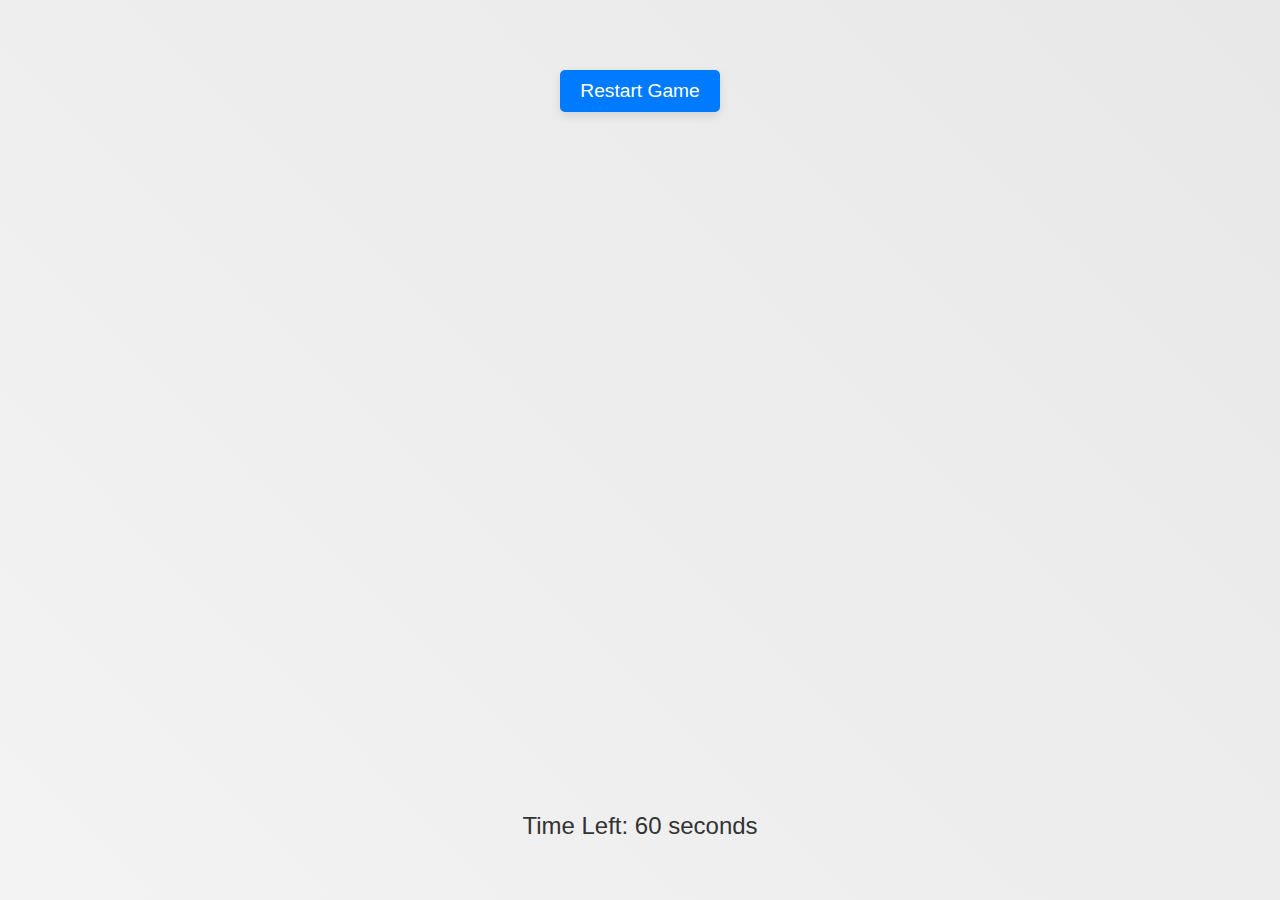
==== level1.html @ e4740914 "Update and rename index.html to level1.html" ====
<!DOCTYPE html>
<html lang="en">
<head>
  <meta charset="UTF-8">
  <meta name="viewport" content="width=device-width, initial-scale=1.0">
  <title>Memory Card Game</title>
  <link rel="stylesheet" href="styles.css">
</head>
<body>
  <div class="game-container">
    <button class="reset-button">Restart Game</button>
    <div class="game-board"></div>
    <div class="congratulations-message" style="display: none;">Congratulations! You won!</div>
    <div class="timer">Time Left: <span id="timer">60</span> seconds</div>
  </div>
  <script src="script.js"></script>
</body>
</html>
---- styles.css ----
* {
  margin: 0;
  padding: 0;
  box-sizing: border-box;
}

body {
  font-family: 'Arial', sans-serif;
  display: flex;
  justify-content: center;
  align-items: center;
  height: 100vh;
  background: linear-gradient(45deg, #f3f3f3, #e8e8e8);
  overflow: hidden;
}

.game-container {
  position: relative;
  text-align: center;
}

.game-board {
  display: grid;
  grid-template-columns: repeat(4, 100px);
  gap: 20px;
  opacity: 0;
  animation: zoomIn 1.5s forwards;
  animation-delay: 0.5s;
  margin: 20px auto;
}

@keyframes zoomIn {
  0% {
    transform: scale(0.8);
    opacity: 0;
  }
  100% {
    transform: scale(1);
    opacity: 1;
  }
}

.card {
  width: 100px;
  height: 150px;
  perspective: 1000px;
  cursor: pointer;
  border-radius: 15px;
}

.card-inner {
  width: 100%;
  height: 100%;
  transform-style: preserve-3d;
  transition: transform 0.4s ease-in-out; /* Adjust flipping speed */
}

.card.flip .card-inner {
  transform: rotateY(180deg);
}

.card-front,
.card-back {
  position: absolute;
  width: 100%;
  height: 100%;
  display: flex;
  justify-content: center;
  align-items: center;
  backface-visibility: hidden;
  border-radius: 15px;
}

.card-front {
  background-color: #007bff;
}

.card-back {
  background-color: #4CAF50;
  transform: rotateY(180deg);
}

.card img {
  width: 100%;
  height: 100%;
  object-fit: cover;
  border-radius: 15px;
}

.reset-button {
  position: relative;
  margin-top: 20px;
  padding: 10px 20px;
  background-color: #007bff;
  color: white;
  border: none;
  border-radius: 5px;
  cursor: pointer;
  font-size: 1.2em;
  box-shadow: 0 4px 10px rgba(0, 0, 0, 0.1);
  transition: background-color 0.3s ease;
}

.reset-button:hover {
  background-color: #0056b3;
}

.congratulations-message {
  display: none;
  position: absolute;
  top: 50%;
  left: 50%;
  transform: translate(-50%, -50%);
  font-size: 2.5em;
  color: #007bff;
  background-color: white;
  padding: 30px;
  border-radius: 10px;
  box-shadow: 0 0 15px rgba(0, 0, 0, 0.2);
  text-align: center;
}

.timer {
  font-size: 1.5em;
  margin-bottom: 10px;
  color: #333;
}
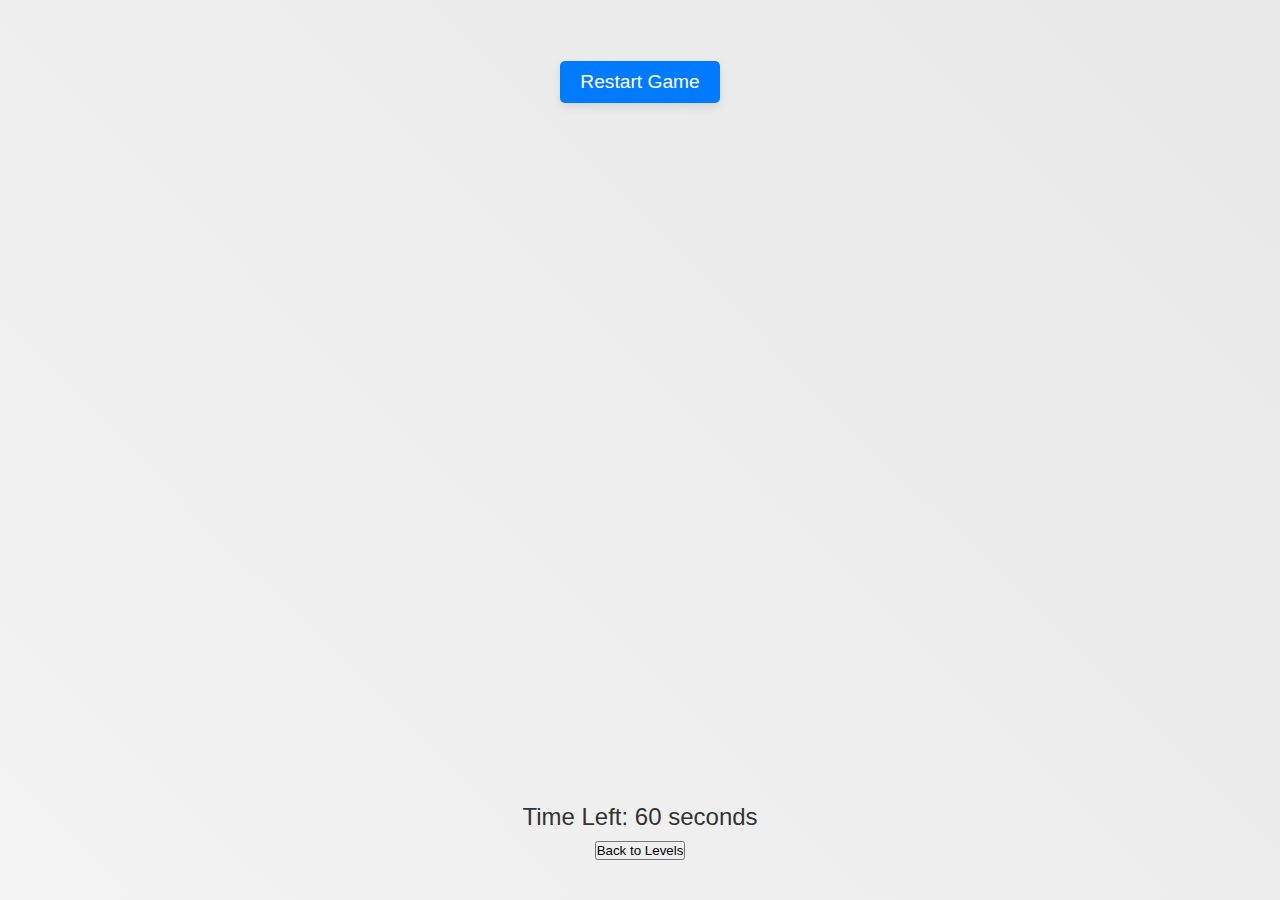
==== commit 68724f16: "Update level1.html" ====
--- a/level1.html
+++ b/level1.html
@@ -12,6 +12,10 @@
     <div class="game-board"></div>
     <div class="congratulations-message" style="display: none;">Congratulations! You won!</div>
     <div class="timer">Time Left: <span id="timer">60</span> seconds</div>
+    <!-- Back to Levels Button -->
+    <a href="levels.html">
+      <button class="back-to-levels-button">Back to Levels</button>
+    </a>
   </div>
   <script src="script.js"></script>
 </body>
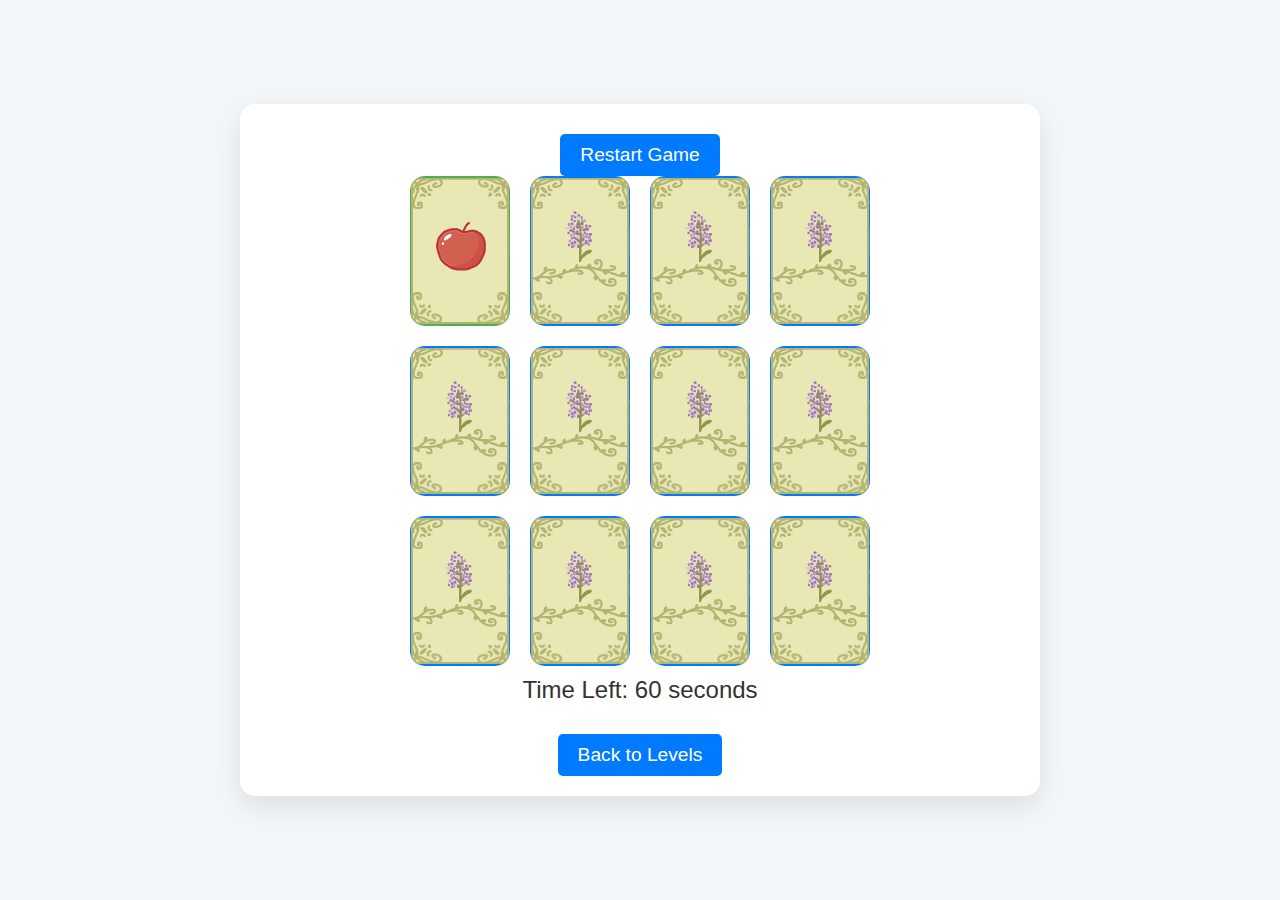
==== commit f7cb016b: "Create level1.html" ====
--- a/level1.html
+++ b/level1.html
@@ -1,22 +1,318 @@
-<!DOCTYPE html>
-<html lang="en">
-<head>
-  <meta charset="UTF-8">
-  <meta name="viewport" content="width=device-width, initial-scale=1.0">
-  <title>Memory Card Game</title>
-  <link rel="stylesheet" href="styles.css">
-</head>
-<body>
-  <div class="game-container">
-    <button class="reset-button">Restart Game</button>
-    <div class="game-board"></div>
-    <div class="congratulations-message" style="display: none;">Congratulations! You won!</div>
-    <div class="timer">Time Left: <span id="timer">60</span> seconds</div>
-    <!-- Back to Levels Button -->
-    <a href="levels.html">
-      <button class="back-to-levels-button">Back to Levels</button>
-    </a>
-  </div>
-  <script src="script.js"></script>
-</body>
-</html>
+<!DOCTYPE html>
+<html lang="en">
+<head>
+  <meta charset="UTF-8">
+  <meta name="viewport" content="width=device-width, initial-scale=1.0">
+  <title>Memory Card Game</title>
+  <style>
+    /* Global reset */
+    * {
+      margin: 0;
+      padding: 0;
+      box-sizing: border-box;
+    }
+
+    body {
+      font-family: 'Arial', sans-serif;
+      display: flex;
+      justify-content: center;
+      align-items: center;
+      height: 100vh;
+      background-color: #f4f7fa; /* Soft background color */
+      color: #333; /* Dark text color for contrast */
+      padding: 20px;
+      text-align: center;
+    }
+
+    .game-container {
+      position: relative;
+      background-color: #ffffff;
+      padding: 20px;
+      border-radius: 15px; /* Rounded corners */
+      box-shadow: 0 10px 30px rgba(0, 0, 0, 0.1); /* Soft shadow */
+      max-width: 800px;
+      width: 100%;
+    }
+
+    .game-board {
+      display: grid;
+      grid-template-columns: repeat(4, 100px); /* 4 cards per row */
+      grid-template-rows: repeat(3, 150px); /* 3 rows */
+      gap: 20px;
+      justify-content: center;
+      align-items: center;
+      margin: 0 auto;
+    }
+
+    .card {
+      width: 100px;
+      height: 150px;
+      perspective: 1000px;
+      cursor: pointer;
+      border: none; /* No border around the card */
+      box-shadow: none; /* Remove any shadow */
+      padding: 0; /* Ensure no padding */
+      background-color: transparent; /* Remove the white background box */
+    }
+
+    .card-inner {
+      width: 100%;
+      height: 100%;
+      transform-style: preserve-3d;
+      transition: transform 0.4s ease-in-out;
+    }
+
+    .card.flip .card-inner {
+      transform: rotateY(180deg);
+    }
+
+    .card-front,
+    .card-back {
+      position: absolute;
+      width: 100%;
+      height: 100%;
+      display: flex;
+      justify-content: center;
+      align-items: center;
+      backface-visibility: hidden;
+      border-radius: 15px;
+    }
+
+    .card-front {
+      background-color: #007bff;
+    }
+
+    .card-back {
+      background-color: #4CAF50;
+      transform: rotateY(180deg);
+    }
+
+    .card img {
+      width: 100%;
+      height: 100%;
+      object-fit: cover;
+      border-radius: 15px;
+    }
+
+    .reset-button, .back-to-levels-button {
+      margin-top: 10px; /* Adjusted to move the button higher */
+      padding: 10px 20px;
+      background-color: #007bff;
+      color: white;
+      border: none;
+      border-radius: 5px;
+      cursor: pointer;
+      font-size: 1.2em;
+    }
+
+    .reset-button:hover, .back-to-levels-button:hover {
+      background-color: #0056b3;
+    }
+
+    .timer {
+      font-size: 1.5em;
+      margin-top: 10px;
+      color: #333;
+    }
+
+    .back-to-levels-button {
+      margin-top: 30px;
+    }
+
+    .congratulations-message {
+      display: none;
+      font-size: 2em;
+      color: #007bff;
+      background-color: white;
+      padding: 20px;
+      border-radius: 10px;
+      box-shadow: 0 0 15px rgba(0, 0, 0, 0.2);
+      text-align: center;
+      position: absolute;
+      top: 50%;
+      left: 50%;
+      transform: translate(-50%, -50%);
+    }
+
+  </style>
+</head>
+<body>
+  <div class="game-container">
+    <button class="reset-button">Restart Game</button>
+    <div class="game-board"></div>
+    <div class="congratulations-message" style="display: none;">Congratulations! You won!</div>
+    <div class="timer">Time Left: <span id="timer">60</span> seconds</div>
+    <!-- Back to Levels Button -->
+    <a href="levels.html">
+      <button class="back-to-levels-button">Back to Levels</button>
+    </a>
+  </div>
+
+  <script>
+    const board = document.querySelector('.game-board');
+    const resetButton = document.querySelector('.reset-button');
+    const congratulationsMessage = document.querySelector('.congratulations-message');
+    const timerDisplay = document.getElementById('timer');
+
+    const cards = [
+      'peach', 'cherry', 'pear', 'apple', 'grape', 'banana',
+      'peach', 'cherry', 'pear', 'apple', 'grape', 'banana',
+    ];
+
+    let flippedCards = [];
+    let matchedCards = 0;
+    let isFlipping = false;
+    let timerInterval = null;
+    let gameStarted = false;
+    let isGameLocked = true;
+
+    function shuffle(array) {
+      for (let i = array.length - 1; i > 0; i--) {
+        const j = Math.floor(Math.random() * (i + 1));
+        [array[i], array[j]] = [array[j], array[i]];
+      }
+    }
+
+    function createBoard() {
+      board.innerHTML = '';
+      shuffle(cards);
+
+      cards.forEach((cardValue) => {
+        const cardElement = document.createElement('div');
+        cardElement.classList.add('card');
+
+        const cardInner = document.createElement('div');
+        cardInner.classList.add('card-inner');
+
+        const cardFront = document.createElement('div');
+        cardFront.classList.add('card-front');
+        const frontImage = document.createElement('img');
+        frontImage.src = 'pictures/back.png';
+        cardFront.appendChild(frontImage);
+
+        const cardBack = document.createElement('div');
+        cardBack.classList.add('card-back');
+        const backImage = document.createElement('img');
+        backImage.src = `pictures/${cardValue}.png`;
+        cardBack.appendChild(backImage);
+
+        cardInner.appendChild(cardFront);
+        cardInner.appendChild(cardBack);
+
+        cardElement.appendChild(cardInner);
+        cardElement.dataset.value = cardValue;
+        board.appendChild(cardElement);
+
+        cardElement.addEventListener('click', handleCardClick);
+      });
+
+      setTimeout(() => {
+        initialCardFlipSequence(); // Start the flip sequence after a brief delay
+      }, 500); // Adjust this delay as needed
+    }
+
+    function handleCardClick(event) {
+      if (isGameLocked) return;
+
+      const card = event.currentTarget;
+
+      if (!gameStarted) {
+        gameStarted = true;
+        startTimer();
+      }
+
+      if (
+        isFlipping ||
+        card.classList.contains('matched') ||
+        card.classList.contains('flip')
+      ) {
+        return;
+      }
+
+      card.classList.add('flip');
+      flippedCards.push(card);
+
+      if (flippedCards.length === 2) {
+        isFlipping = true;
+        checkForMatch();
+      }
+    }
+
+    function checkForMatch() {
+      const [card1, card2] = flippedCards;
+      const isMatch = card1.dataset.value === card2.dataset.value;
+
+      setTimeout(() => {
+        if (isMatch) {
+          card1.classList.add('matched');
+          card2.classList.add('matched');
+          matchedCards += 2;
+
+          if (matchedCards === cards.length) {
+            clearInterval(timerInterval);
+            showCongratulations();
+          }
+        } else {
+          card1.classList.remove('flip');
+          card2.classList.remove('flip');
+        }
+
+        flippedCards = [];
+        isFlipping = false;
+      }, 1000);
+    }
+
+    function initialCardFlipSequence() {
+      const cardElements = Array.from(document.querySelectorAll('.card'));
+
+      cardElements.forEach((card, index) => {
+        setTimeout(() => {
+          card.classList.add('flip');
+          if (index === cardElements.length - 1) {
+            setTimeout(() => {
+              cardElements.forEach((card) => card.classList.remove('flip'));
+              isGameLocked = false; // Unlock the game after all cards have flipped back
+            }, 2000); // Delay before flipping the cards back
+          }
+        }, index * 400); // Staggered flip
+      });
+    }
+
+    function startTimer() {
+      let timeLeft = 60;
+      timerDisplay.textContent = timeLeft;
+
+      timerInterval = setInterval(() => {
+        timeLeft -= 1;
+        timerDisplay.textContent = timeLeft;
+
+        if (timeLeft <= 0) {
+          clearInterval(timerInterval);
+          showGameOver();
+        }
+      }, 1000);
+    }
+
+    function showCongratulations() {
+      congratulationsMessage.style.display = 'block';
+    }
+
+    function showGameOver() {
+      board.innerHTML = '<div class="congratulations-message">You lost! Try again.</div>';
+    }
+
+    resetButton.addEventListener('click', () => {
+      clearInterval(timerInterval);
+      flippedCards = [];
+      matchedCards = 0;
+      isFlipping = false;
+      gameStarted = false;
+      isGameLocked = true;
+      congratulationsMessage.style.display = 'none';
+      createBoard();
+    });
+
+    createBoard(); // Initialize the game board
+  </script>
+</body>
+</html>
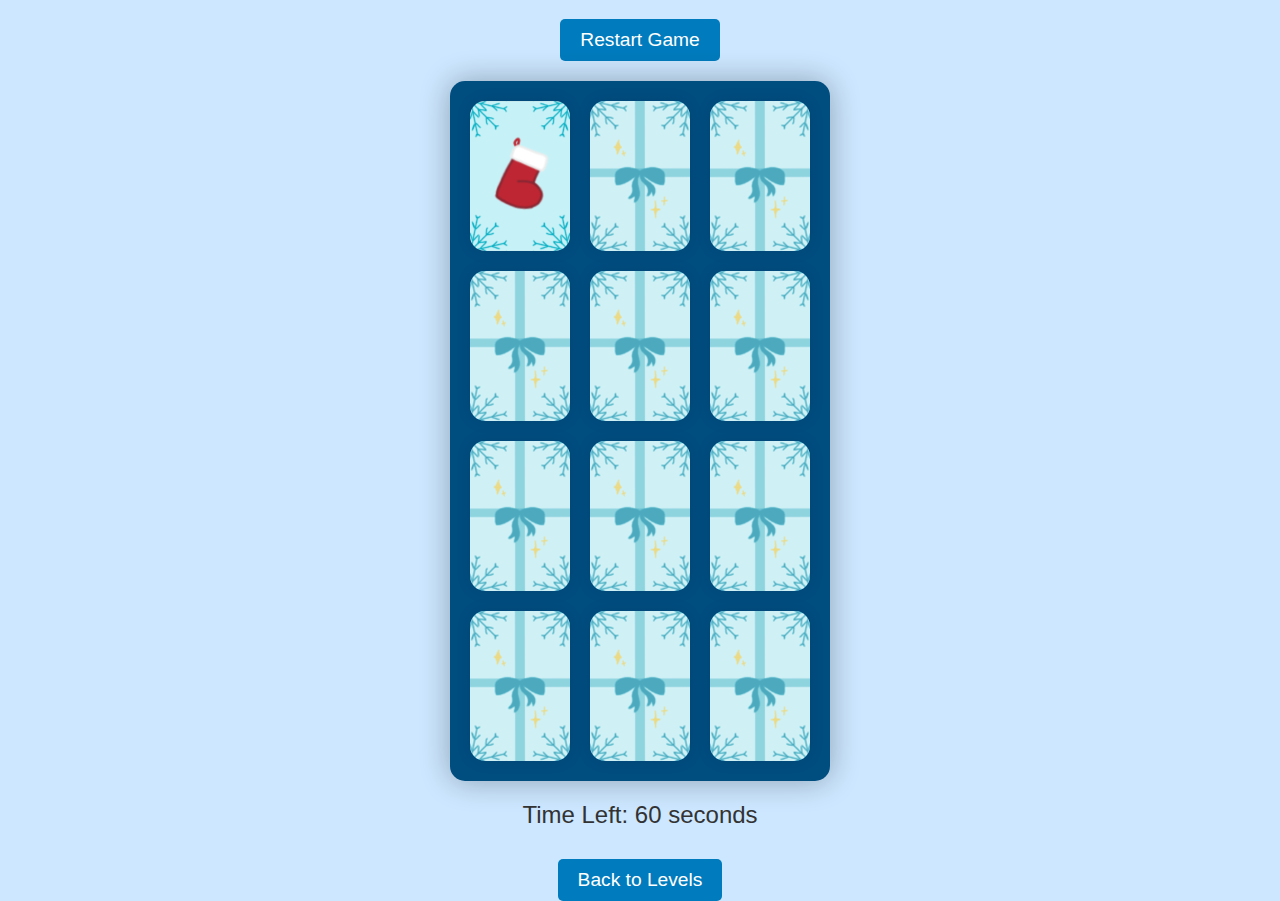
==== commit e218f500: "Add files via upload" ====
--- a/level1.html
+++ b/level1.html
@@ -1,318 +1,397 @@
-<!DOCTYPE html>
-<html lang="en">
-<head>
-  <meta charset="UTF-8">
-  <meta name="viewport" content="width=device-width, initial-scale=1.0">
-  <title>Memory Card Game</title>
-  <style>
-    /* Global reset */
-    * {
-      margin: 0;
-      padding: 0;
-      box-sizing: border-box;
-    }
-
-    body {
-      font-family: 'Arial', sans-serif;
-      display: flex;
-      justify-content: center;
-      align-items: center;
-      height: 100vh;
-      background-color: #f4f7fa; /* Soft background color */
-      color: #333; /* Dark text color for contrast */
-      padding: 20px;
-      text-align: center;
-    }
-
-    .game-container {
-      position: relative;
-      background-color: #ffffff;
-      padding: 20px;
-      border-radius: 15px; /* Rounded corners */
-      box-shadow: 0 10px 30px rgba(0, 0, 0, 0.1); /* Soft shadow */
-      max-width: 800px;
-      width: 100%;
-    }
-
-    .game-board {
-      display: grid;
-      grid-template-columns: repeat(4, 100px); /* 4 cards per row */
-      grid-template-rows: repeat(3, 150px); /* 3 rows */
-      gap: 20px;
-      justify-content: center;
-      align-items: center;
-      margin: 0 auto;
-    }
-
-    .card {
-      width: 100px;
-      height: 150px;
-      perspective: 1000px;
-      cursor: pointer;
-      border: none; /* No border around the card */
-      box-shadow: none; /* Remove any shadow */
-      padding: 0; /* Ensure no padding */
-      background-color: transparent; /* Remove the white background box */
-    }
-
-    .card-inner {
-      width: 100%;
-      height: 100%;
-      transform-style: preserve-3d;
-      transition: transform 0.4s ease-in-out;
-    }
-
-    .card.flip .card-inner {
-      transform: rotateY(180deg);
-    }
-
-    .card-front,
-    .card-back {
-      position: absolute;
-      width: 100%;
-      height: 100%;
-      display: flex;
-      justify-content: center;
-      align-items: center;
-      backface-visibility: hidden;
-      border-radius: 15px;
-    }
-
-    .card-front {
-      background-color: #007bff;
-    }
-
-    .card-back {
-      background-color: #4CAF50;
-      transform: rotateY(180deg);
-    }
-
-    .card img {
-      width: 100%;
-      height: 100%;
-      object-fit: cover;
-      border-radius: 15px;
-    }
-
-    .reset-button, .back-to-levels-button {
-      margin-top: 10px; /* Adjusted to move the button higher */
-      padding: 10px 20px;
-      background-color: #007bff;
-      color: white;
-      border: none;
-      border-radius: 5px;
-      cursor: pointer;
-      font-size: 1.2em;
-    }
-
-    .reset-button:hover, .back-to-levels-button:hover {
-      background-color: #0056b3;
-    }
-
-    .timer {
-      font-size: 1.5em;
-      margin-top: 10px;
-      color: #333;
-    }
-
-    .back-to-levels-button {
-      margin-top: 30px;
-    }
-
-    .congratulations-message {
-      display: none;
-      font-size: 2em;
-      color: #007bff;
-      background-color: white;
-      padding: 20px;
-      border-radius: 10px;
-      box-shadow: 0 0 15px rgba(0, 0, 0, 0.2);
-      text-align: center;
-      position: absolute;
-      top: 50%;
-      left: 50%;
-      transform: translate(-50%, -50%);
-    }
-
-  </style>
-</head>
-<body>
-  <div class="game-container">
-    <button class="reset-button">Restart Game</button>
-    <div class="game-board"></div>
-    <div class="congratulations-message" style="display: none;">Congratulations! You won!</div>
-    <div class="timer">Time Left: <span id="timer">60</span> seconds</div>
-    <!-- Back to Levels Button -->
-    <a href="levels.html">
-      <button class="back-to-levels-button">Back to Levels</button>
-    </a>
-  </div>
-
-  <script>
-    const board = document.querySelector('.game-board');
-    const resetButton = document.querySelector('.reset-button');
-    const congratulationsMessage = document.querySelector('.congratulations-message');
-    const timerDisplay = document.getElementById('timer');
-
-    const cards = [
-      'peach', 'cherry', 'pear', 'apple', 'grape', 'banana',
-      'peach', 'cherry', 'pear', 'apple', 'grape', 'banana',
-    ];
-
-    let flippedCards = [];
-    let matchedCards = 0;
-    let isFlipping = false;
-    let timerInterval = null;
-    let gameStarted = false;
-    let isGameLocked = true;
-
-    function shuffle(array) {
-      for (let i = array.length - 1; i > 0; i--) {
-        const j = Math.floor(Math.random() * (i + 1));
-        [array[i], array[j]] = [array[j], array[i]];
-      }
-    }
-
-    function createBoard() {
-      board.innerHTML = '';
-      shuffle(cards);
-
-      cards.forEach((cardValue) => {
-        const cardElement = document.createElement('div');
-        cardElement.classList.add('card');
-
-        const cardInner = document.createElement('div');
-        cardInner.classList.add('card-inner');
-
-        const cardFront = document.createElement('div');
-        cardFront.classList.add('card-front');
-        const frontImage = document.createElement('img');
-        frontImage.src = 'pictures/back.png';
-        cardFront.appendChild(frontImage);
-
-        const cardBack = document.createElement('div');
-        cardBack.classList.add('card-back');
-        const backImage = document.createElement('img');
-        backImage.src = `pictures/${cardValue}.png`;
-        cardBack.appendChild(backImage);
-
-        cardInner.appendChild(cardFront);
-        cardInner.appendChild(cardBack);
-
-        cardElement.appendChild(cardInner);
-        cardElement.dataset.value = cardValue;
-        board.appendChild(cardElement);
-
-        cardElement.addEventListener('click', handleCardClick);
-      });
-
-      setTimeout(() => {
-        initialCardFlipSequence(); // Start the flip sequence after a brief delay
-      }, 500); // Adjust this delay as needed
-    }
-
-    function handleCardClick(event) {
-      if (isGameLocked) return;
-
-      const card = event.currentTarget;
-
-      if (!gameStarted) {
-        gameStarted = true;
-        startTimer();
-      }
-
-      if (
-        isFlipping ||
-        card.classList.contains('matched') ||
-        card.classList.contains('flip')
-      ) {
-        return;
-      }
-
-      card.classList.add('flip');
-      flippedCards.push(card);
-
-      if (flippedCards.length === 2) {
-        isFlipping = true;
-        checkForMatch();
-      }
-    }
-
-    function checkForMatch() {
-      const [card1, card2] = flippedCards;
-      const isMatch = card1.dataset.value === card2.dataset.value;
-
-      setTimeout(() => {
-        if (isMatch) {
-          card1.classList.add('matched');
-          card2.classList.add('matched');
-          matchedCards += 2;
-
-          if (matchedCards === cards.length) {
-            clearInterval(timerInterval);
-            showCongratulations();
-          }
-        } else {
-          card1.classList.remove('flip');
-          card2.classList.remove('flip');
-        }
-
-        flippedCards = [];
-        isFlipping = false;
-      }, 1000);
-    }
-
-    function initialCardFlipSequence() {
-      const cardElements = Array.from(document.querySelectorAll('.card'));
-
-      cardElements.forEach((card, index) => {
-        setTimeout(() => {
-          card.classList.add('flip');
-          if (index === cardElements.length - 1) {
-            setTimeout(() => {
-              cardElements.forEach((card) => card.classList.remove('flip'));
-              isGameLocked = false; // Unlock the game after all cards have flipped back
-            }, 2000); // Delay before flipping the cards back
-          }
-        }, index * 400); // Staggered flip
-      });
-    }
-
-    function startTimer() {
-      let timeLeft = 60;
-      timerDisplay.textContent = timeLeft;
-
-      timerInterval = setInterval(() => {
-        timeLeft -= 1;
-        timerDisplay.textContent = timeLeft;
-
-        if (timeLeft <= 0) {
-          clearInterval(timerInterval);
-          showGameOver();
-        }
-      }, 1000);
-    }
-
-    function showCongratulations() {
-      congratulationsMessage.style.display = 'block';
-    }
-
-    function showGameOver() {
-      board.innerHTML = '<div class="congratulations-message">You lost! Try again.</div>';
-    }
-
-    resetButton.addEventListener('click', () => {
-      clearInterval(timerInterval);
-      flippedCards = [];
-      matchedCards = 0;
-      isFlipping = false;
-      gameStarted = false;
-      isGameLocked = true;
-      congratulationsMessage.style.display = 'none';
-      createBoard();
-    });
-
-    createBoard(); // Initialize the game board
-  </script>
-</body>
-</html>
+<!DOCTYPE html>
+<html lang="en">
+<head>
+  <meta charset="UTF-8">
+  <meta name="viewport" content="width=device-width, initial-scale=1.0">
+  <title>Level 2 - Memory Card Game</title>
+  <style>
+    /* Global reset */
+    * {
+      margin: 0;
+      padding: 0;
+      box-sizing: border-box;
+    }
+
+    body {
+      font-family: 'Arial', sans-serif;
+      display: flex;
+      justify-content: center;
+      align-items: center;
+      height: 100vh;
+      background-color: #cce7ff; /* Brighter wintry blue */
+      color: #004d80; /* Deep blue for text */
+      padding: 20px;
+      overflow: hidden;
+      position: relative;
+    }
+
+    /* Snowflake effect */
+    .snowflake {
+      position: absolute;
+      top: -10px;
+      width: 10px;
+      height: 10px;
+      background-color: white;
+      opacity: 0.8;
+      border-radius: 50%;
+      animation: snow 5s linear infinite;
+    }
+
+    @keyframes snow {
+      0% {
+        transform: translateX(0) translateY(-10px);
+      }
+      100% {
+        transform: translateX(50px) translateY(100vh);
+      }
+    }
+
+    /* Snow generation */
+    .snow-layer {
+      position: absolute;
+      top: 0;
+      left: 0;
+      right: 0;
+      bottom: 0;
+      pointer-events: none;
+      z-index: 1;
+    }
+
+    /* Game container */
+    .game-container {
+      position: relative;
+      z-index: 2;
+      text-align: center;
+    }
+
+    .game-board {
+      display: grid;
+      grid-template-columns: repeat(4, 100px); /* 4 cards per row */
+      grid-template-rows: repeat(5, 150px); /* 5 rows */
+      gap: 20px;
+      margin: 20px auto;
+      padding: 20px;
+      background-color: #004d80; /* Darker blue */
+      border-radius: 15px;
+      box-shadow: 0 0 30px rgba(0, 0, 0, 0.3);
+      position: relative;
+    }
+
+    .card {
+      width: 100px;
+      height: 150px;
+      perspective: 1000px;
+      cursor: pointer;
+      border-radius: 15px;
+      box-shadow: 0 0 15px rgba(0, 0, 0, 0.1);
+      transition: all 0.3s ease;
+      position: relative;
+    }
+
+    /* Pulsing animation */
+    .card:hover {
+      box-shadow: 0 0 25px rgba(255, 255, 255, 0.7);
+      animation: pulse 1.5s infinite;
+    }
+
+    @keyframes pulse {
+      0% {
+        transform: scale(1);
+        box-shadow: 0 0 15px rgba(255, 255, 255, 0.4);
+      }
+      50% {
+        transform: scale(1.05);
+        box-shadow: 0 0 35px rgba(255, 255, 255, 0.6);
+      }
+      100% {
+        transform: scale(1);
+        box-shadow: 0 0 15px rgba(255, 255, 255, 0.4);
+      }
+    }
+
+    .card-inner {
+      width: 100%;
+      height: 100%;
+      transform-style: preserve-3d;
+      transition: transform 0.4s ease-in-out;
+    }
+
+    .card.flip .card-inner {
+      transform: rotateY(180deg);
+    }
+
+    .card-front,
+    .card-back {
+      position: absolute;
+      width: 100%;
+      height: 100%;
+      display: flex;
+      justify-content: center;
+      align-items: center;
+      backface-visibility: hidden;
+      border-radius: 15px;
+    }
+
+    .card-front {
+      background-color: #007bbd; /* Rich blue */
+    }
+
+    .card-back {
+      background-color: #004d80; /* Deep blue */
+      transform: rotateY(180deg);
+    }
+
+    .card img {
+      width: 100%;
+      height: 100%;
+      object-fit: cover;
+      border-radius: 15px;
+    }
+
+    .reset-button, .back-to-levels-button {
+      position: relative;
+      margin-top: 20px;
+      padding: 10px 20px;
+      background-color: #007bbd; /* Rich blue */
+      color: white;
+      border: none;
+      border-radius: 5px;
+      cursor: pointer;
+      font-size: 1.2em;
+    }
+
+    .reset-button:hover, .back-to-levels-button:hover {
+      background-color: #005c8a; /* Darker blue */
+    }
+
+    .congratulations-message {
+      display: none;
+      position: absolute;
+      top: 50%;
+      left: 50%;
+      transform: translate(-50%, -50%);
+      font-size: 2.5em;
+      color: #007bbd;
+      background-color: white;
+      padding: 30px;
+      border-radius: 10px;
+      box-shadow: 0 0 15px rgba(0, 0, 0, 0.2);
+      text-align: center;
+    }
+
+    .timer {
+      font-size: 1.5em;
+      margin-bottom: 10px;
+      color: #333;
+    }
+
+  </style>
+</head>
+<body>
+  <!-- Snow layer -->
+  <div class="snow-layer"></div>
+
+  <div class="game-container">
+    <button class="reset-button">Restart Game</button>
+    <div class="game-board"></div>
+    <div class="congratulations-message" style="display: none;">Congratulations! You won!</div>
+    <div class="timer">Time Left: <span id="timer">60</span> seconds</div>
+    <!-- Back to Levels Button -->
+    <a href="levels.html">
+      <button class="back-to-levels-button">Back to Levels</button>
+    </a>
+  </div>
+
+  <script>
+    // Snowflake generation
+    function createSnowflakes() {
+      const snowLayer = document.querySelector('.snow-layer');
+      for (let i = 0; i < 50; i++) {
+        const snowflake = document.createElement('div');
+        snowflake.classList.add('snowflake');
+        snowflake.style.left = `${Math.random() * 100}vw`;
+        snowflake.style.animationDuration = `${Math.random() * 5 + 5}s`; // Snowflakes fall at different speeds
+        snowflake.style.animationDelay = `${Math.random() * 5}s`; // Snowflakes start falling at different times
+        snowLayer.appendChild(snowflake);
+      }
+    }
+  
+    // Call the snowflakes generation
+    createSnowflakes();
+  
+    const board = document.querySelector('.game-board');
+    const resetButton = document.querySelector('.reset-button');
+    const congratulationsMessage = document.querySelector('.congratulations-message');
+    const timerDisplay = document.getElementById('timer');
+  
+    const cards = [
+      'peach', 'cherry', 'pear', 'apple', 'grape', 'banana', 'orange', 'strawberry',
+      'peach', 'cherry', 'pear', 'apple', 'grape', 'banana', 'orange', 'strawberry'
+    ];
+  
+    // Ensure there are only 12 cards for a 3x4 grid
+    const level3Cards = cards.slice(0, 12);
+  
+    let flippedCards = [];
+    let matchedCards = 0;
+    let isFlipping = false;
+    let timerInterval = null;
+    let gameStarted = false;
+    let isGameLocked = true;
+  
+    function shuffle(array) {
+      for (let i = array.length - 1; i > 0; i--) {
+        const j = Math.floor(Math.random() * (i + 1));
+        [array[i], array[j]] = [array[j], array[i]];
+      }
+    }
+  
+    function createBoard(cardsToUse, columns, rows) {
+      board.innerHTML = '';
+      board.style.gridTemplateColumns = `repeat(${columns}, 100px)`;  // 3 cards per row
+      board.style.gridTemplateRows = `repeat(${rows}, 150px)`;  // 4 rows
+      shuffle(cardsToUse);
+  
+      cardsToUse.forEach((cardValue) => {
+        const cardElement = document.createElement('div');
+        cardElement.classList.add('card');
+  
+        const cardInner = document.createElement('div');
+        cardInner.classList.add('card-inner');
+  
+        const cardFront = document.createElement('div');
+        cardFront.classList.add('card-front');
+        const frontImage = document.createElement('img');
+        frontImage.src = 'pictures/back.png';
+        cardFront.appendChild(frontImage);
+  
+        const cardBack = document.createElement('div');
+        cardBack.classList.add('card-back');
+        const backImage = document.createElement('img');
+        backImage.src = `pictures/${cardValue}.png`;
+        cardBack.appendChild(backImage);
+  
+        cardInner.appendChild(cardFront);
+        cardInner.appendChild(cardBack);
+  
+        cardElement.appendChild(cardInner);
+        cardElement.dataset.value = cardValue;
+        board.appendChild(cardElement);
+  
+        cardElement.addEventListener('click', handleCardClick);
+      });
+  
+      board.classList.add('zoom-in');
+      setTimeout(() => {
+        initialCardFlipSequence();
+      }, 500);
+    }
+  
+    function handleCardClick(event) {
+      if (isGameLocked) return;
+  
+      const card = event.currentTarget;
+  
+      if (!gameStarted) {
+        gameStarted = true;
+        startTimer();
+      }
+  
+      if (
+        isFlipping ||
+        card.classList.contains('matched') ||
+        card.classList.contains('flip')
+      ) {
+        return;
+      }
+  
+      card.classList.add('flip');
+      flippedCards.push(card);
+  
+      if (flippedCards.length === 2) {
+        isFlipping = true;
+        checkForMatch();
+      }
+    }
+  
+    function checkForMatch() {
+      const [card1, card2] = flippedCards;
+      const isMatch = card1.dataset.value === card2.dataset.value;
+  
+      setTimeout(() => {
+        if (isMatch) {
+          card1.classList.add('matched');
+          card2.classList.add('matched');
+          matchedCards += 2;
+  
+          if (matchedCards === level3Cards.length) {
+            clearInterval(timerInterval);
+            showCongratulations();
+          }
+        } else {
+          card1.classList.remove('flip');
+          card2.classList.remove('flip');
+        }
+  
+        flippedCards = [];
+        isFlipping = false;
+      }, 1000);
+    }
+  
+    function initialCardFlipSequence() {
+      const cardElements = Array.from(document.querySelectorAll('.card'));
+  
+      cardElements.forEach((card, index) => {
+        setTimeout(() => {
+          card.classList.add('flip');
+          if (index === cardElements.length - 1) {
+            setTimeout(() => {
+              cardElements.forEach((card) => card.classList.remove('flip'));
+              isGameLocked = false;
+            }, 2000);
+          }
+        }, index * 400);
+      });
+    }
+  
+    function startTimer() {
+      let timeLeft = 60;
+      timerDisplay.textContent = timeLeft;
+  
+      timerInterval = setInterval(() => {
+        timeLeft -= 1;
+        timerDisplay.textContent = timeLeft;
+  
+        if (timeLeft <= 0) {
+          clearInterval(timerInterval);
+          showGameOver();
+        }
+      }, 1000);
+    }
+  
+    function showCongratulations() {
+      congratulationsMessage.style.display = 'block';
+    }
+  
+    function showGameOver() {
+      alert('Game Over! Try again!');
+      resetGame();
+    }
+  
+    resetButton.addEventListener('click', resetGame);
+  
+    function resetGame() {
+      matchedCards = 0;
+      flippedCards = [];
+      gameStarted = false;
+      isGameLocked = true;
+      createBoard(level3Cards, 3, 4);  // Adjusted grid size to 3x4
+      timerDisplay.textContent = '60';
+      congratulationsMessage.style.display = 'none';
+    }
+  
+    resetGame();
+  </script>
+  
+</body>
+</html>
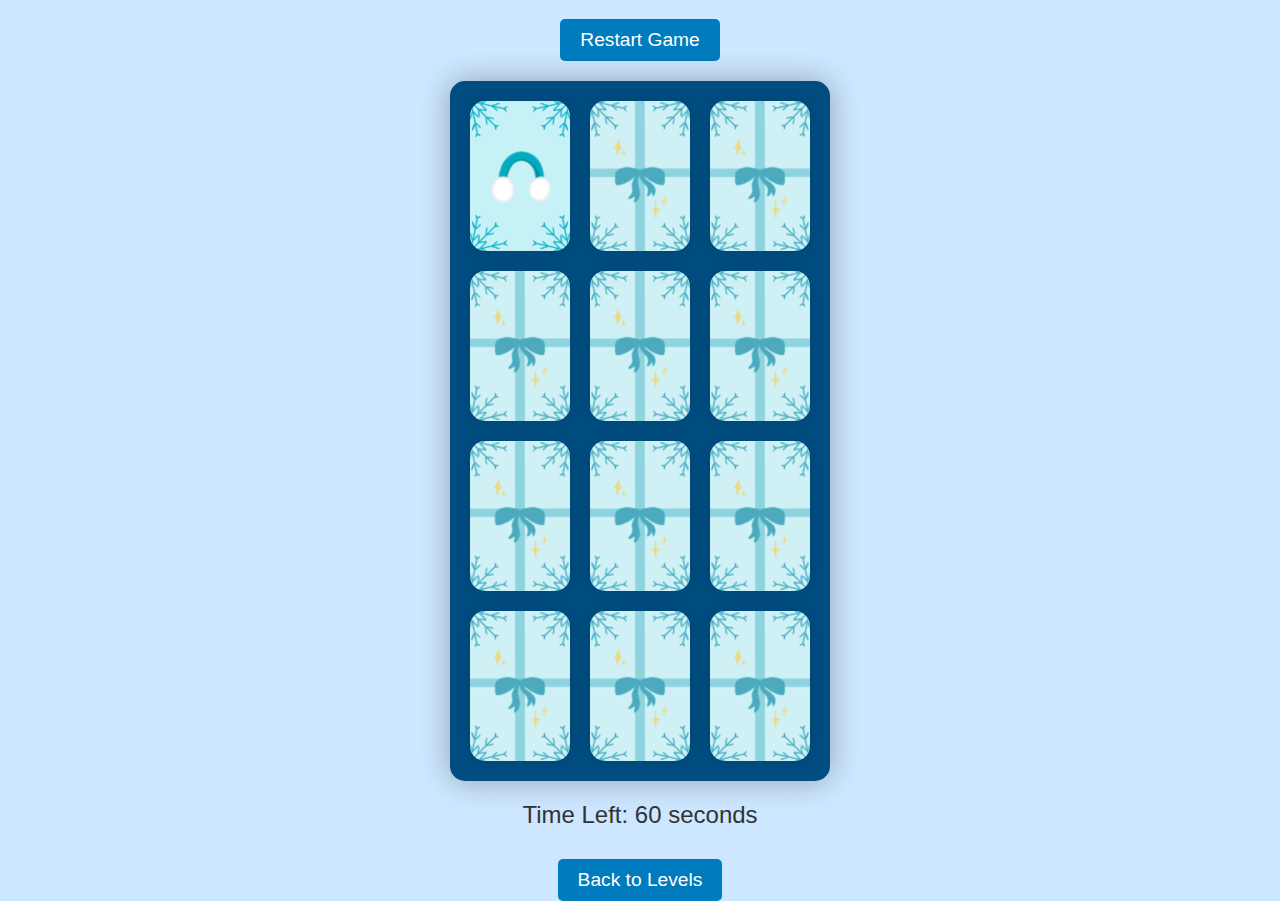
==== commit f0738481: "Update level1.html" ====
--- a/level1.html
+++ b/level1.html
@@ -225,8 +225,8 @@
     const timerDisplay = document.getElementById('timer');
   
     const cards = [
-      'peach', 'cherry', 'pear', 'apple', 'grape', 'banana', 'orange', 'strawberry',
-      'peach', 'cherry', 'pear', 'apple', 'grape', 'banana', 'orange', 'strawberry'
+      'peach', 'cherry', 'pear', 'apple', 'grape', 'banana',  
+      'peach', 'cherry', 'pear', 'apple', 'grape', 'banana',  
     ];
   
     // Ensure there are only 12 cards for a 3x4 grid
